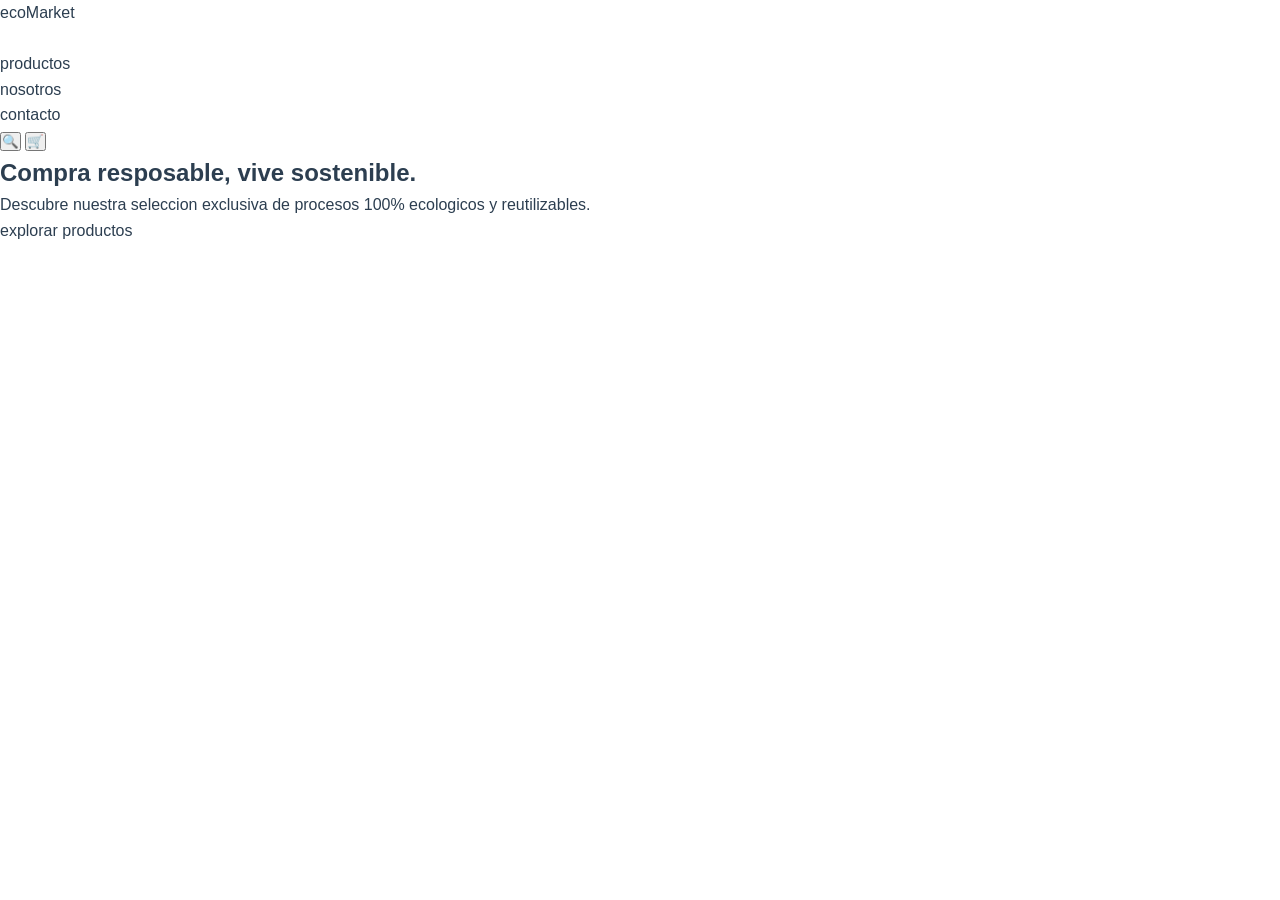
==== index.html @ 20b01b2a "feat(home): add semantic HTML structure for header and hero banner" ====
<!DOCTYPE html>
<html lang="en">
<head>
    <meta charset="UTF-8">
    <meta name="viewport" content="width=device-width, initial-scale=1.0">
    <title>ecoMarket</title>
    <link rel="stylesheet" href="css/animaciones.css">
    <link rel="stylesheet" href="css/components.css">
    <link rel="stylesheet" href="css/layout.css">
    <link rel="stylesheet" href="css/main.css">
    <link rel="stylesheet" href="css/styles.css">
</head>
<body>
    <header class="main-header">
        <div class="header-container">
            <a href="index.html"class="logo"> ecoMarket</a>

            <nav class="main=nav">
                <ul>
                    <li><a href="index.html" class="logo"ecoMarket></a></li>
                    <li><a href="vistas/productos.html">productos</a></li>
                    <li><a href="vistas/sobre-nosotros.html">nosotros</a></li>
                    <li><a href="vistas/contacto.html">contacto</a></li>
                </ul>
            </nav>

            <div class="header-actions">
                <button class="action-btn" aria-label="buscar">🔍</button>
                <button class="action-btn" aria-label="carrito">🛒</button>
            </div>
        </div>
    </header>

    <main>
        <!-- baner principal -->
        <section class="hero-section">
            <div class="hero-content">
                <h1>Compra resposable, vive sostenible.</h1>
                <p>Descubre nuestra seleccion exclusiva de procesos 100% ecologicos y reutilizables.</p>
                <a href="vistas/productos.html" class="btn btn-primary">explorar productos</a>
            </div>
        </section>
    </main>
</body>
</html>
---- css/main.css ----
/* variables con los colores */
:root{
    --color-primary: #2ecc71;
    --color-primary-dark: #27ae60;
    --color-bg-light: #f5f5dc; /* Tono Tierra/Beige */
    --color-text-dark: #2c3e50;
    --color-white: #ffffff;
    --font-main: 'Segoe UI', Tahoma, Geneva, Verdana, sans-serif;
}

/* reset tecnico*/

*{
    margin: 0;
    padding: 0;
    box-sizing: border-box;
}

body{
    font-family: var(--font-main);
    background-color: var(--color-white);
    color: var(--color-text-dark);
    line-height: 1.6;
}

img{
    max-width: 100%;
    display: block;
}

a{
    text-decoration: none;
    color: inherit;
}
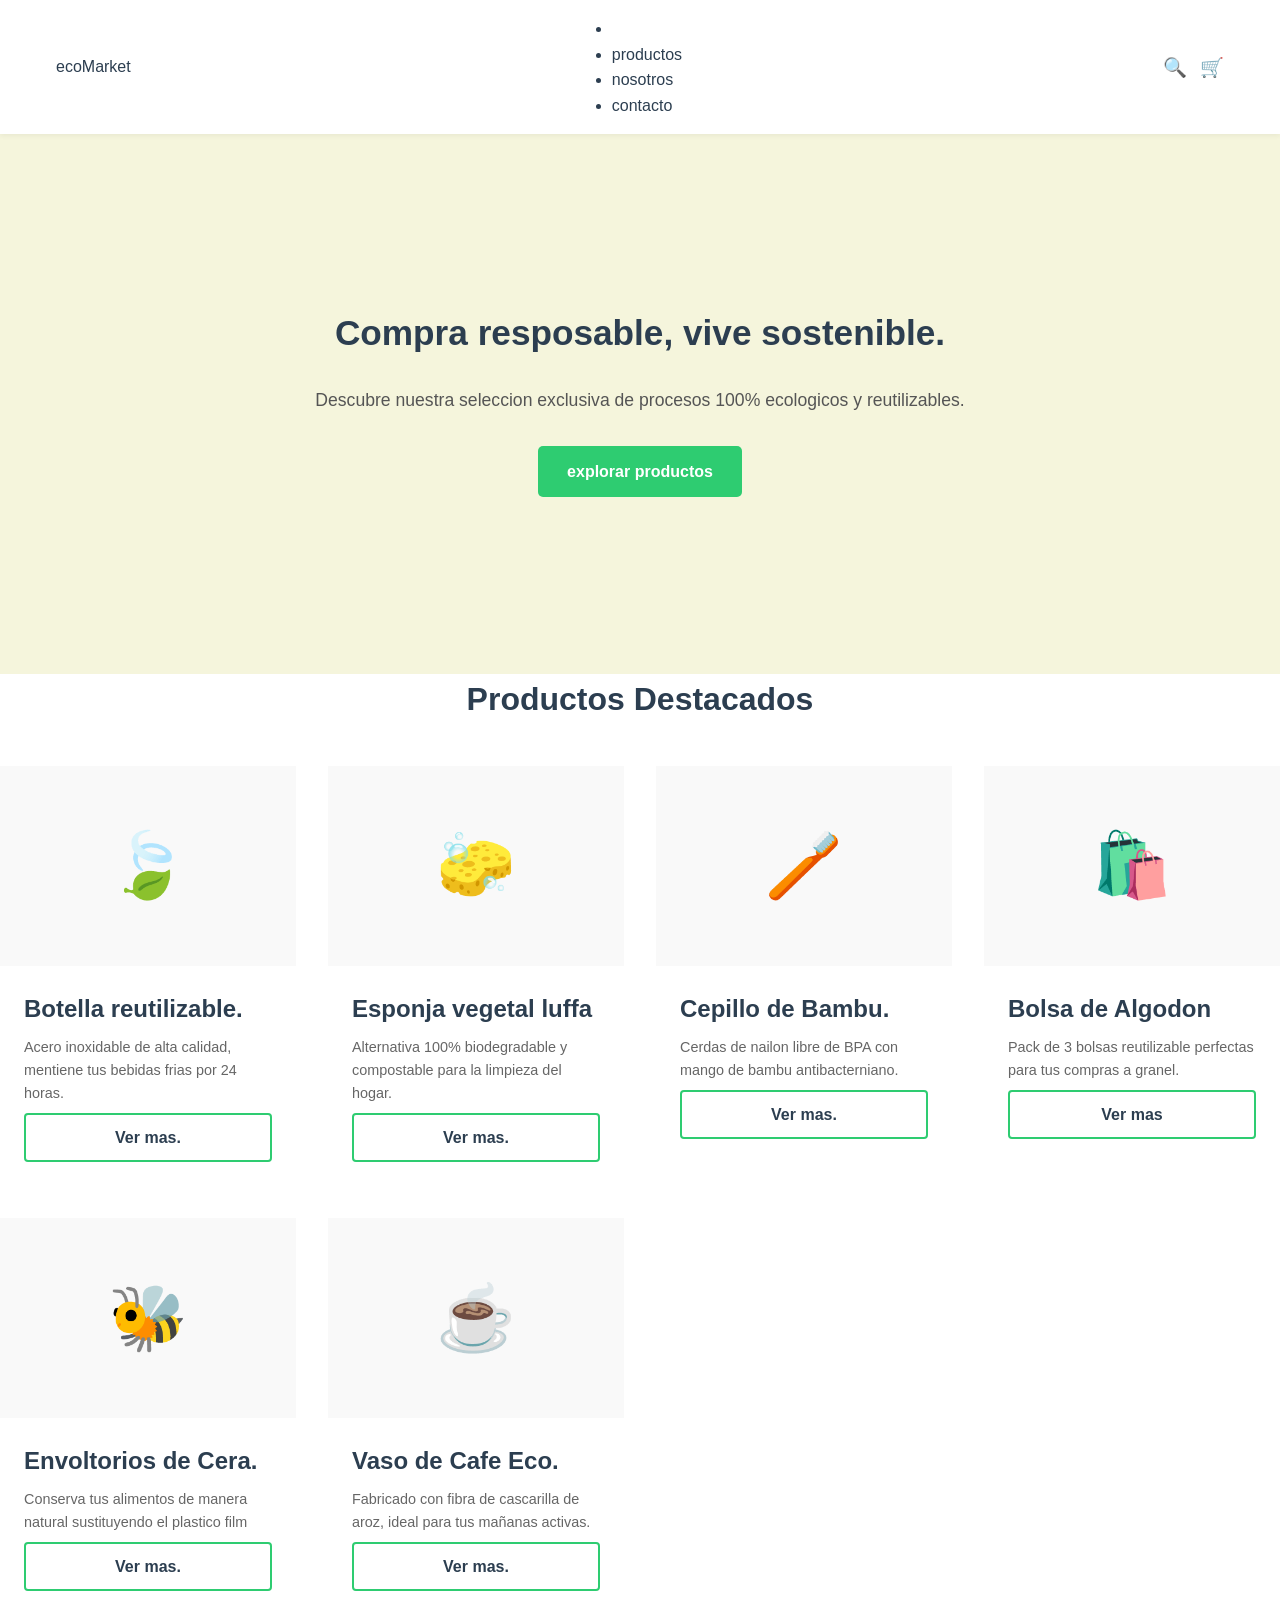
==== commit 49dda4ca: "fear(home): implement responsive featured products grid with hover effects" ====
--- a/index.html
+++ b/index.html
@@ -40,6 +40,67 @@
                 <a href="vistas/productos.html" class="btn btn-primary">explorar productos</a>
             </div>
         </section>
+        <!-- productos  detacados  -->
+        <section class="featured-procucts">
+            <h2 class="section-title">Productos Destacados</h2>
+
+            <div class="products-grid">
+                <!-- tarjeta 1 -->
+                <article class="products-card">
+                    <div class="product-image-placeholder">🍃</div>
+                    <div class="product-info">
+                        <h3>Botella reutilizable.</h3>
+                        <p>Acero inoxidable de alta calidad, mentiene tus bebidas frias por 24 horas.</p>
+                        <a href="vistas/productos.html" class="btn-card">Ver mas.</a>
+                    </div>
+                </article>
+                <!-- tarjeta 2 -->
+                <article class="products-card">
+                    <div class="product-image-placeholder">🧽</div>
+                    <div class="product-info">
+                        <h3>Esponja vegetal luffa</h3>
+                        <p>Alternativa 100% biodegradable y compostable para la limpieza del hogar.</p>
+                        <a href="vistas/productos.html" class="btn-card">Ver mas.</a>
+                    </div>
+                </article>
+                <!-- tarjeta 3 -->
+                <article class="products-card">
+                    <div class="product-image-placeholder">🪥</div>
+                    <div class="product-info">
+                        <h3>Cepillo de Bambu.</h3>
+                        <p>Cerdas de nailon libre de BPA con mango de bambu antibacterniano.</p>
+                        <a href="vistas/productos.html" class="btn-card">Ver mas.</a>
+                    </div>
+                </article>
+                <!-- tarjeta 4 -->
+                <article class="products-card">
+                    <div class="product-image-placeholder">🛍️</div>
+                    <div class="product-info">
+                        <h3>Bolsa de Algodon</h3>
+                        <p>Pack de 3 bolsas reutilizable perfectas para tus compras a granel.</p>
+                        <a href="vistas/productos.html" class="btn-card">Ver mas</a>
+                    </div>
+                </article>
+                <!-- tajeta 5 -->
+                <article class="products-card">
+                    <div class="product-image-placeholder">🐝</div>
+                    <div class="product-info">
+                        <h3>Envoltorios de Cera.</h3>
+                        <p>Conserva tus alimentos de manera natural sustituyendo el plastico film</p>
+                        <a href="vistas/productos.html" class="btn-card">Ver mas.</a>
+                    </div>
+                </article>
+                <!-- tarjeta 6 -->
+                <article class="products-card">
+                    <div class="product-image-placeholder">☕</div>
+                    <div class="product-info">
+                        <h3>Vaso de Cafe Eco.</h3>
+                        <p>Fabricado con fibra de cascarilla de aroz, ideal para tus mañanas activas.</p>
+                        <a href="vistas/productos.html" class="btn-card">Ver mas.</a>
+                    </div>
+                </article>
+            </div>
+        </section>
     </main>
 </body>
 </html>
--- a/css/components.css
+++ b/css/components.css
@@ -0,0 +1,85 @@
+/* botones */
+
+.btn {
+    display: inline-block;
+    padding: 0.8rem 1.8rem;
+    font-size: 1rem;
+    font-weight: 600;
+    border-radius: 5px;
+    transition: background-color 0.3s ease, transform 0.2s ease;
+    cursor: pointer;
+}
+
+.btn-primary{
+    background-color: var(--color-primary);
+    color: var(--color-white);
+}
+
+/* interaccion sugerida */
+.btn-primary:hover{
+    background-color: var(--color-primary-dark);
+    transform: translate(-2px);
+}
+
+/* tarjeta de producto */
+.product-card{
+    background-color:  var(--color-white);
+    border: 1px solid #e0e0e0;
+    border-radius: 8px;
+    overflow: hidden;
+    overflow: hidden;
+    display: flex;
+    flex-direction: column;
+    transition: transform 0.3s ease, box-shadow 0.3 ease;
+}
+
+/*  */
+.product-card:hover{
+    transform: translateY(-8px);
+    box-shadow: 0 10px 20px rgba(0, 0, 0, 0.1);
+}
+
+.product-image-placeholder {
+    background-color: #f9f9f9;
+    height: 200px;
+    display: flex;
+    align-items: center;
+    justify-content: center;
+    font-size: 4rem;
+}
+
+.product-info{
+    padding: 1.5rem;
+    display: flex;
+    flex-direction: column;
+    flex-grow: 1;
+}
+
+.product-info h3{
+    font-size: 1.5rem;
+    margin-bottom: 0.5rem;
+    color: var(--color-text-dark);
+}
+
+.product-info p{
+    font-size: 0.9rem;
+    color: #666;
+    margin-bottom: 0.5rem;
+    flex-grow: 1;
+}
+
+.btn-card{
+    display: block;
+    text-align: center;
+    padding: 0.6rem;
+    background-color: transparent;
+    border: 2px solid var(--color-primary);
+    font-weight: bold;
+    border-radius: 4px;
+    transition: background-color 0.2s ease, color 0.2s ease;
+}
+
+.btn-card:hover{
+    background-color: var(--color-primary);
+    color: var(--color-white);
+}
--- a/css/layout.css
+++ b/css/layout.css
@@ -0,0 +1,87 @@
+/* encabezado */
+.main-header{
+    background-color: var(--color-white);
+    box-shadow: 0 2px 5px rgba(0, 0, 0, 0.05);
+    position: sticky;
+    top: 0;
+    z-index: 1000;
+}
+
+.header-container{
+    display: flex;
+    justify-content: space-between;
+    align-items: center;
+    padding: 1rem;
+    max-width: 1200px;
+    margin: 0 auto;
+}
+
+/* navegacion oculta o en bloque */
+.main-nav ul{
+    display: flex;
+    gap: 1rem;
+    list-style: none;
+}
+
+.main-nav a.active{
+    color: var(--color-primary);
+    font-weight: bold;
+}
+
+.header-actions{
+    display: flex;
+    gap: 0.8rem;
+}
+
+.action-btn {
+    background: none;
+    border: none;
+    font-size: 1.2rem;
+    cursor: pointer;
+}
+
+/* baner principal */
+
+.hero-section {
+    background-color: var(--color-bg-light);
+    padding: 4rem 1.5rem;
+    text-align: center;
+    display: flex;
+    align-items: center;
+    justify-content: center;
+    min-height: 60vh;
+}
+
+.hero-content h1{
+    font-size: 2.2rem;
+    color: var(--color-text-dark);
+    line-height: 1.2;
+    margin-bottom: 2rem;
+}
+
+.hero-content p {
+    font-size: 1.1rem;
+    margin-bottom: 2rem;
+    color: #555;
+}
+
+/* cuadricula de productos */
+.featured-procts{
+    max-width: 1200px;
+    margin: 4rem;
+    padding: 0 1.5rem;
+}
+
+.section-title{
+    text-align: center;
+    font-size: 2rem;
+    margin-bottom: 2.5rem;
+    color: var(--color-text-dark);
+}
+
+.products-grid{
+    display: grid;
+    grid-template-columns: repeat(auto-fit, minmax(280px, 1fr));
+    gap: 2rem;
+}
+
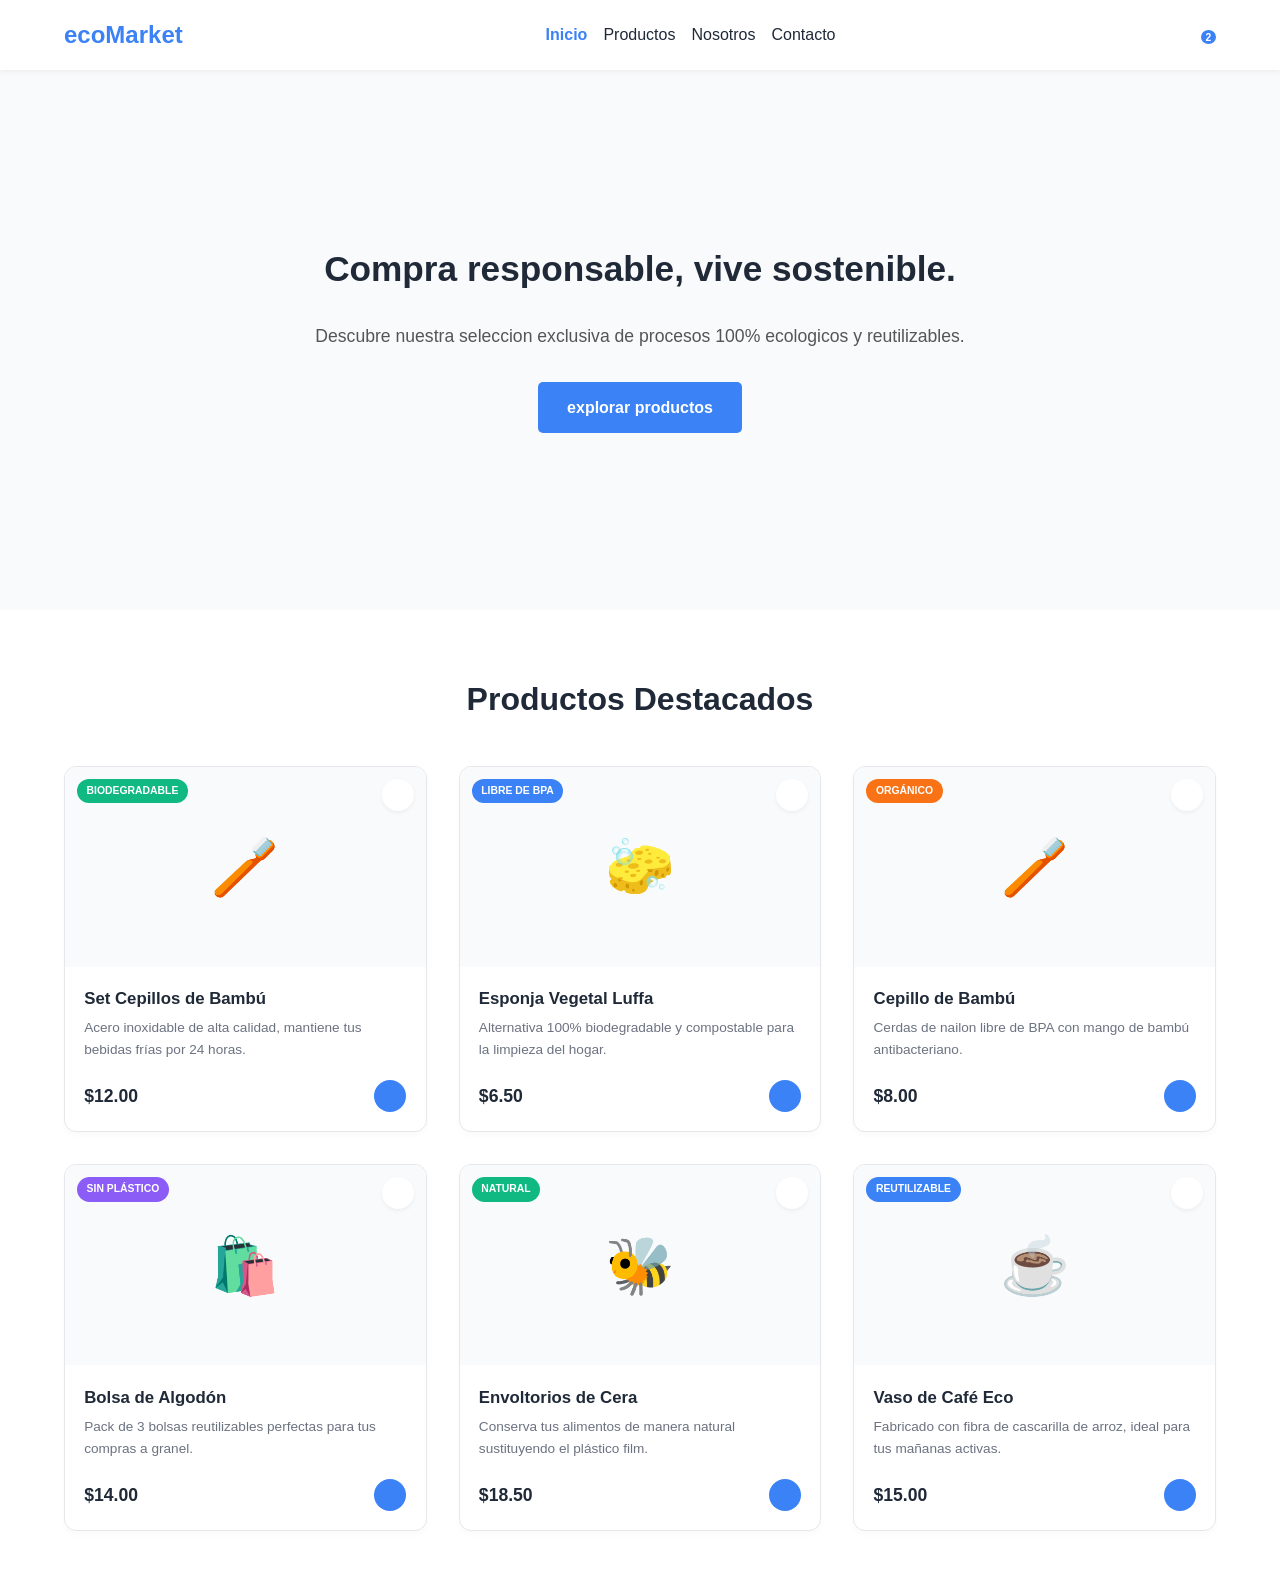
==== commit 7ba6b84e: "chore: consolidate all local css architecture and index layouts into main" ====
--- a/index.html
+++ b/index.html
@@ -1,9 +1,11 @@
 <!DOCTYPE html>
-<html lang="en">
+<html lang="es">
 <head>
     <meta charset="UTF-8">
     <meta name="viewport" content="width=device-width, initial-scale=1.0">
     <title>ecoMarket</title>
+    <!-- libreria de iconos vectoriales para cumplir con el drive -->
+    <link rel="stylesheet" href="https://cloudflare.com">
     <link rel="stylesheet" href="css/animaciones.css">
     <link rel="stylesheet" href="css/components.css">
     <link rel="stylesheet" href="css/layout.css">
@@ -13,20 +15,26 @@
 <body>
     <header class="main-header">
         <div class="header-container">
-            <a href="index.html"class="logo"> ecoMarket</a>
+            <a href="index.html" class="logo">
+                <i class="fa-solid fa-leaf logo-icon"></i> ecoMarket
+            </a>
 
-            <nav class="main=nav">
+            <nav class="main-nav">
                 <ul>
-                    <li><a href="index.html" class="logo"ecoMarket></a></li>
-                    <li><a href="vistas/productos.html">productos</a></li>
-                    <li><a href="vistas/sobre-nosotros.html">nosotros</a></li>
-                    <li><a href="vistas/contacto.html">contacto</a></li>
+                    <li><a href="index.html" class="active">Inicio</a></li>
+                    <li><a href="vistas/productos.html">Productos</a></li>
+                    <li><a href="vistas/sobre-nosotros.html">Nosotros</a></li>
+                    <li><a href="vistas/contacto.html">Contacto</a></li>
                 </ul>
             </nav>
 
             <div class="header-actions">
-                <button class="action-btn" aria-label="buscar">🔍</button>
-                <button class="action-btn" aria-label="carrito">🛒</button>
+                <button class="action-btn" aria-label="buscar"><i class="fa-solid fa-magnifying-glass"></i></button>
+                <button class="action-btn cart-btn" aria-label="carrito">
+                    <i class="fa-solid fa-bag-shopping"></i>
+                    <span class="cart-badge">2</span>
+                </button>
+                <button class="action-btn" aria-label="modo oscuro"><i class="fa-regular fa-moon"></i></button>
             </div>
         </div>
     </header>
@@ -35,72 +43,144 @@
         <!-- baner principal -->
         <section class="hero-section">
             <div class="hero-content">
-                <h1>Compra resposable, vive sostenible.</h1>
+                <h1>Compra responsable, vive sostenible.</h1>
                 <p>Descubre nuestra seleccion exclusiva de procesos 100% ecologicos y reutilizables.</p>
                 <a href="vistas/productos.html" class="btn btn-primary">explorar productos</a>
             </div>
         </section>
-        <!-- productos  detacados  -->
-        <section class="featured-procucts">
+
+        <!-- productos detacados -->
+        <section class="featured-products">
             <h2 class="section-title">Productos Destacados</h2>
 
             <div class="products-grid">
                 <!-- tarjeta 1 -->
-                <article class="products-card">
-                    <div class="product-image-placeholder">🍃</div>
-                    <div class="product-info">
-                        <h3>Botella reutilizable.</h3>
-                        <p>Acero inoxidable de alta calidad, mentiene tus bebidas frias por 24 horas.</p>
-                        <a href="vistas/productos.html" class="btn-card">Ver mas.</a>
+                <article class="product-item-ref">
+                    <div class="thumb-wrapper">
+                        <span class="tag-badge bg-green">BIODEGRADABLE</span>
+                        <label class="fav-heart-toggle">
+                            <input type="checkbox" class="fav-input">
+                            <i class="fa-regular fa-heart heart-empty"></i>
+                            <i class="fa-solid fa-heart heart-filled"></i>
+                        </label>
+                        <div class="img-placeholder-content">🪥</div>
+                    </div>
+                    <div class="details-wrapper">
+                        <h3>Set Cepillos de Bambú</h3>
+                        <p class="desc">Acero inoxidable de alta calidad, mantiene tus bebidas frías por 24 horas.</p>
+                        <div class="price-and-action">
+                            <span class="card-price">$12.00</span>
+                            <button class="add-to-cart-btn"><i class="fa-solid fa-plus"></i></button>
+                        </div>
                     </div>
                 </article>
+
                 <!-- tarjeta 2 -->
-                <article class="products-card">
-                    <div class="product-image-placeholder">🧽</div>
-                    <div class="product-info">
-                        <h3>Esponja vegetal luffa</h3>
-                        <p>Alternativa 100% biodegradable y compostable para la limpieza del hogar.</p>
-                        <a href="vistas/productos.html" class="btn-card">Ver mas.</a>
+                <article class="product-item-ref">
+                    <div class="thumb-wrapper">
+                        <span class="tag-badge bg-blue">LIBRE DE BPA</span>
+                        <label class="fav-heart-toggle">
+                            <input type="checkbox" class="fav-input">
+                            <i class="fa-regular fa-heart heart-empty"></i>
+                            <i class="fa-solid fa-heart heart-filled"></i>
+                        </label>
+                        <div class="img-placeholder-content">🧽</div>
+                    </div>
+                    <div class="details-wrapper">
+                        <h3>Esponja Vegetal Luffa</h3>
+                        <p class="desc">Alternativa 100% biodegradable y compostable para la limpieza del hogar.</p>
+                        <div class="price-and-action">
+                            <span class="card-price">$6.50</span>
+                            <button class="add-to-cart-btn"><i class="fa-solid fa-plus"></i></button>
+                        </div>
                     </div>
                 </article>
+
                 <!-- tarjeta 3 -->
-                <article class="products-card">
-                    <div class="product-image-placeholder">🪥</div>
-                    <div class="product-info">
-                        <h3>Cepillo de Bambu.</h3>
-                        <p>Cerdas de nailon libre de BPA con mango de bambu antibacterniano.</p>
-                        <a href="vistas/productos.html" class="btn-card">Ver mas.</a>
+                <article class="product-item-ref">
+                    <div class="thumb-wrapper">
+                        <span class="tag-badge bg-orange">ORGÁNICO</span>
+                        <label class="fav-heart-toggle">
+                            <input type="checkbox" class="fav-input">
+                            <i class="fa-regular fa-heart heart-empty"></i>
+                            <i class="fa-solid fa-heart heart-filled"></i>
+                        </label>
+                        <div class="img-placeholder-content">🪥</div>
+                    </div>
+                    <div class="details-wrapper">
+                        <h3>Cepillo de Bambú</h3>
+                        <p class="desc">Cerdas de nailon libre de BPA con mango de bambú antibacteriano.</p>
+                        <div class="price-and-action">
+                            <span class="card-price">$8.00</span>
+                            <button class="add-to-cart-btn"><i class="fa-solid fa-plus"></i></button>
+                        </div>
                     </div>
                 </article>
+
                 <!-- tarjeta 4 -->
-                <article class="products-card">
-                    <div class="product-image-placeholder">🛍️</div>
-                    <div class="product-info">
-                        <h3>Bolsa de Algodon</h3>
-                        <p>Pack de 3 bolsas reutilizable perfectas para tus compras a granel.</p>
-                        <a href="vistas/productos.html" class="btn-card">Ver mas</a>
+                <article class="product-item-ref">
+                    <div class="thumb-wrapper">
+                        <span class="tag-badge bg-purple">SIN PLÁSTICO</span>
+                        <label class="fav-heart-toggle">
+                            <input type="checkbox" class="fav-input">
+                            <i class="fa-regular fa-heart heart-empty"></i>
+                            <i class="fa-solid fa-heart heart-filled"></i>
+                        </label>
+                        <div class="img-placeholder-content">🛍️</div>
+                    </div>
+                    <div class="details-wrapper">
+                        <h3>Bolsa de Algodón</h3>
+                        <p class="desc">Pack de 3 bolsas reutilizables perfectas para tus compras a granel.</p>
+                        <div class="price-and-action">
+                            <span class="card-price">$14.00</span>
+                            <button class="add-to-cart-btn"><i class="fa-solid fa-plus"></i></button>
+                        </div>
                     </div>
                 </article>
+
                 <!-- tajeta 5 -->
-                <article class="products-card">
-                    <div class="product-image-placeholder">🐝</div>
-                    <div class="product-info">
-                        <h3>Envoltorios de Cera.</h3>
-                        <p>Conserva tus alimentos de manera natural sustituyendo el plastico film</p>
-                        <a href="vistas/productos.html" class="btn-card">Ver mas.</a>
+                <article class="product-item-ref">
+                    <div class="thumb-wrapper">
+                        <span class="tag-badge bg-green">NATURAL</span>
+                        <label class="fav-heart-toggle">
+                            <input type="checkbox" class="fav-input">
+                            <i class="fa-regular fa-heart heart-empty"></i>
+                            <i class="fa-solid fa-heart heart-filled"></i>
+                        </label>
+                        <div class="img-placeholder-content">🐝</div>
+                    </div>
+                    <div class="details-wrapper">
+                        <h3>Envoltorios de Cera</h3>
+                        <p class="desc">Conserva tus alimentos de manera natural sustituyendo el plástico film.</p>
+                        <div class="price-and-action">
+                            <span class="card-price">$18.50</span>
+                            <button class="add-to-cart-btn"><i class="fa-solid fa-plus"></i></button>
+                        </div>
                     </div>
                 </article>
+
                 <!-- tarjeta 6 -->
-                <article class="products-card">
-                    <div class="product-image-placeholder">☕</div>
-                    <div class="product-info">
-                        <h3>Vaso de Cafe Eco.</h3>
-                        <p>Fabricado con fibra de cascarilla de aroz, ideal para tus mañanas activas.</p>
-                        <a href="vistas/productos.html" class="btn-card">Ver mas.</a>
+                <article class="product-item-ref">
+                    <div class="thumb-wrapper">
+                        <span class="tag-badge bg-blue">REUTILIZABLE</span>
+                        <label class="fav-heart-toggle">
+                            <input type="checkbox" class="fav-input">
+                            <i class="fa-regular fa-heart heart-empty"></i>
+                            <i class="fa-solid fa-heart heart-filled"></i>
+                        </label>
+                        <div class="img-placeholder-content">☕</div>
+                    </div>
+                    <div class="details-wrapper">
+                        <h3>Vaso de Café Eco</h3>
+                        <p class="desc">Fabricado con fibra de cascarilla de arroz, ideal para tus mañanas activas.</p>
+                        <div class="price-and-action">
+                            <span class="card-price">$15.00</span>
+                            <button class="add-to-cart-btn"><i class="fa-solid fa-plus"></i></button>
+                        </div>
                     </div>
                 </article>
             </div>
         </section>
     </main>
 </body>
-</html>+</html>
--- a/css/animaciones.css
+++ b/css/animaciones.css
@@ -0,0 +1,59 @@
+/* animaciones y transiciones de la plataforma */
+
+/* efecto de levantamiento suave para las tarjetas de producto */
+.product-item-ref {
+    transition: transform 0.4s cubic-bezier(0.165, 0.84, 0.44, 1), box-shadow 0.4s ease;
+}
+
+.product-item-ref:hover {
+    transform: translateY(-8px);
+    box-shadow: 0 12px 24px rgba(59, 130, 246, 0.15); /* sombra sutil con el azul de la marca */
+}
+
+/* animacion elastica al pasar el mouse por los testimonios */
+.testimonial-card {
+    transition: transform 0.4s cubic-bezier(0.175, 0.885, 0.32, 1.275), box-shadow 0.4s ease, background-color 0.3s;
+}
+
+.testimonial-card:hover {
+    transform: scale(1.05);
+    box-shadow: 0 10px 20px rgba(0, 0, 0, 0.08);
+    background-color: #fbfbfb;
+}
+
+/* animacion de escala fluida para los iconos de redes sociales */
+.social-link {
+    transition: transform 0.3s cubic-bezier(0.175, 0.885, 0.32, 1.275), background-color 0.3s ease, color 0.3s ease;
+}
+
+.social-link:hover {
+    transform: scale(1.25); /* crece un 25% de forma elastica */
+}
+
+/* efecto de escala para el boton de añadir al carrito */
+.add-to-cart-btn {
+    transition: transform 0.2s ease, background-color 0.2s ease;
+}
+
+.add-to-cart-btn:hover {
+    transform: scale(1.15);
+}
+
+/* efecto hover para los botones principales */
+.btn-primary {
+    transition: background-color 0.3s ease, transform 0.2s ease;
+}
+
+.btn-primary:hover {
+    transform: translateY(-2px);
+}
+
+/* animacion de transicion para los enlaces del menu superior */
+.main-nav a {
+    transition: color 0.3s ease, transform 0.2s ease;
+    display: inline-block; /* necesario para que el transform funcione */
+}
+
+.main-nav a:hover {
+    transform: translateY(-1px);
+}
--- a/css/components.css
+++ b/css/components.css
@@ -18,7 +18,24 @@
 /* interaccion sugerida */
 .btn-primary:hover{
     background-color: var(--color-primary-dark);
-    transform: translate(-2px);
+    transform: translateY(-2px);
+}
+
+/* badge del carrito */
+.cart-btn {
+    position: relative;
+}
+
+.cart-badge {
+    position: absolute;
+    top: -5px;
+    right: -5px;
+    background-color: var(--color-primary);
+    color: var(--color-white);
+    font-size: 0.65rem;
+    padding: 0.1rem 0.3rem;
+    border-radius: 50%;
+    font-weight: bold;
 }
 
 /* tarjeta de producto */
@@ -27,10 +44,9 @@
     border: 1px solid #e0e0e0;
     border-radius: 8px;
     overflow: hidden;
-    overflow: hidden;
-    display: flex;
-    flex-direction: column;
-    transition: transform 0.3s ease, box-shadow 0.3 ease;
+    display: flex;
+    flex-direction: column;
+    transition: transform 0.3s ease, box-shadow 0.3s ease;
 }
 
 /*  */
@@ -82,4 +98,408 @@
 .btn-card:hover{
     background-color: var(--color-primary);
     color: var(--color-white);
+}
+
+/* tarjetas del catalogo unificadas al drive */
+.product-item-ref {
+    background: var(--color-white);
+    border-radius: 12px;
+    overflow: hidden;
+    box-shadow: 0 4px 6px rgba(0,0,0,0.02);
+    border: 1px solid #e5e7eb;
+    display: flex;
+    flex-direction: column;
+}
+
+.thumb-wrapper {
+    position: relative;
+    background-color: var(--color-bg-light);
+    height: 200px;
+    display: flex;
+    align-items: center;
+    justify-content: center;
+}
+
+.img-placeholder-content {
+    font-size: 3.5rem;
+}
+
+/* etiquetas flotantes */
+.tag-badge {
+    position: absolute;
+    top: 12px;
+    left: 12px;
+    font-size: 0.65rem;
+    font-weight: bold;
+    color: var(--color-white);
+    padding: 0.25rem 0.6rem;
+    border-radius: 20px;
+}
+
+.bg-green { background-color: #10b981; }
+.bg-blue { background-color: #3b82f6; }
+.bg-orange { background-color: #f97316; }
+.bg-purple { background-color: #8b5cf6; }
+
+/* corazon de favoritos interactivo sin js */
+.fav-heart-toggle {
+    position: absolute;
+    top: 12px;
+    right: 12px;
+    background: var(--color-white);
+    width: 32px;
+    height: 32px;
+    border-radius: 50%;
+    display: flex;
+    align-items: center;
+    justify-content: center;
+    cursor: pointer;
+    box-shadow: 0 2px 4px rgba(0,0,0,0.05);
+}
+
+.fav-input {
+    display: none;
+}
+
+.fav-heart-toggle .heart-filled {
+    display: none;
+    color: #ef4444;
+}
+
+.fav-heart-toggle .heart-empty {
+    color: #9ca3af;
+}
+
+.fav-input:checked ~ .heart-empty {
+    display: none;
+}
+
+.fav-input:checked ~ .heart-filled {
+    display: block;
+}
+
+/* contenido de la tarjeta */
+.details-wrapper {
+    padding: 1.2rem;
+    display: flex;
+    flex-direction: column;
+    flex-grow: 1;
+}
+
+.details-wrapper h3 {
+    font-size: 1.05rem;
+    color: var(--color-text-dark);
+    margin-bottom: 0.3rem;
+}
+
+.details-wrapper .desc {
+    font-size: 0.85rem;
+    color: #6b7280;
+    margin-bottom: 1.2rem;
+}
+
+.price-and-action {
+    display: flex;
+    justify-content: space-between;
+    align-items: center;
+    margin-top: auto;
+}
+
+.card-price {
+    font-weight: bold;
+    font-size: 1.1rem;
+    color: var(--color-text-dark);
+}
+
+/* boton mas circular */
+.add-to-cart-btn {
+    background-color: var(--color-primary);
+    color: var(--color-white);
+    border: none;
+    width: 32px;
+    height: 32px;
+    border-radius: 50%;
+    display: flex;
+    align-items: center;
+    justify-content: center;
+    cursor: pointer;
+    transition: background 0.2s;
+}
+
+.add-to-cart-btn:hover {
+    background-color: var(--color-primary-dark);
+}
+
+/* controles personalizados de filtros */
+.radio-container {
+    display: flex;
+    align-items: center;
+    position: relative;
+    padding-left: 2rem;
+    margin-bottom: 0.8rem;
+    cursor: pointer;
+    font-size: 0.95rem;
+    user-select: none;
+}
+
+.radio-container input {
+    position: absolute;
+    opacity: 0;
+    cursor: pointer;
+}
+
+.radio-checkmark {
+    position: absolute;
+    top: 0;
+    left: 0;
+    height: 18px;
+    width: 18px;
+    background-color: #fff;
+    border: 1px solid #ccc;
+    border-radius: 50%;
+}
+
+.radio-container input:checked ~ .radio-checkmark {
+    background-color: var(--color-primary);
+    border-color: var(--color-primary);
+}
+
+.radio-checkmark:after {
+    content: "\f00c";
+    font-family: "Font Awesome 6 Free";
+    font-weight: 900;
+    position: absolute;
+    display: none;
+    font-size: 0.6rem;
+    color: white;
+    top: 50%;
+    left: 50%;
+    transform: translate(-50%, -50%);
+}
+
+.radio-container input:checked ~ .radio-checkmark:after {
+    display: block;
+}
+
+.price-slider {
+    width: 100%;
+    margin: 1rem 0;
+}
+
+.price-inputs-bottom {
+    display: flex;
+    justify-content: space-between;
+}
+
+.price-box {
+    border: 1px solid #e5e7eb;
+    padding: 0.3rem 0.8rem;
+    border-radius: 4px;
+    font-size: 0.85rem;
+    background: #f9fafb;
+}
+
+.pagination {
+    display: flex;
+    justify-content: center;
+    align-items: center;
+    gap: 0.5rem;
+}
+
+.page-link, .page-btn {
+    padding: 0.5rem 1rem;
+    border: 1px solid #ddd;
+    border-radius: 4px;
+    font-size: 0.9rem;
+}
+
+.page-link.active {
+    background-color: var(--color-primary);
+    color: var(--color-white);
+    border-color: var(--color-primary);
+}
+
+.page-link:hover:not(.active), .page-btn:hover {
+    background-color: #f5f5f5;
+}
+
+/* componentes de sobre nosotros */
+
+/* tarjetas de principios */
+.principle-card {
+    background: #fafafa;
+    padding: 2rem;
+    border-radius: 8px;
+    text-align: center;
+    border-bottom: 3px solid transparent;
+    transition: transform 0.3s, border-color 0.3s;
+}
+
+.principle-card:hover {
+    transform: translateY(-5px);
+    border-color: var(--color-primary);
+}
+
+.principle-icon {
+    font-size: 2.5rem;
+    display: block;
+    margin-bottom: 1rem;
+}
+
+/* tarjetas de testimonios */
+.testimonial-card {
+    background: var(--color-white);
+    border: 1px solid #e0e0e0;
+    padding: 2rem;
+    border-radius: 8px;
+    min-width: 280px; 
+    flex: 1 0 300px; 
+    scroll-snap-align: center; 
+    text-align: center;
+    box-shadow: 0 4px 6px rgba(0,0,0,0.02);
+    transition: transform 0.3s cubic-bezier(0.175, 0.885, 0.32, 1.275), box-shadow 0.3s; 
+}
+
+/* efecto visual al pasar el mouse por los testimonios */
+.testimonial-card:hover {
+    transform: scale(1.04);
+    box-shadow: 0 10px 20px rgba(0,0,0,0.08);
+    background-color: #fefefe;
+}
+
+.user-avatar {
+    font-size: 2.5rem;
+    margin-bottom: 1rem;
+}
+
+.comment {
+    font-style: italic;
+    color: #666;
+    font-size: 0.95rem;
+    margin-bottom: 1rem;
+}
+
+.stars {
+    margin-bottom: 0.5rem;
+}
+
+.user-name {
+    display: block;
+    font-weight: bold;
+    font-size: 0.85rem;
+    color: var(--color-primary-dark);
+}
+
+/* componentes de la pagina de contacto */
+
+.smart-form {
+    display: flex;
+    flex-direction: column;
+    gap: 1.5rem;
+}
+
+.input-group {
+    display: flex;
+    flex-direction: column;
+    gap: 0.5rem;
+    position: relative;
+}
+
+.input-group label {
+    font-size: 0.9rem;
+    font-weight: 600;
+    color: var(--color-text-dark);
+}
+
+.input-group input, .input-group textarea {
+    width: 100%;
+    padding: 0.8rem 1rem;
+    border: 2px solid #e5e7eb;
+    border-radius: 6px;
+    outline: none;
+    font-size: 0.95rem;
+    transition: border-color 0.3s ease;
+}
+
+/* validacion visual automatica 100% css puro sin js */
+.input-group input:user-invalid, .input-group textarea:user-invalid {
+    border-color: #ef4444; 
+    background-color: #fef2f2;
+}
+
+/* mostrar mensaje sutil solo si el campo es invalido */
+.input-group input:user-invalid ~ .validation-message, 
+.input-group textarea:user-invalid ~ .validation-message {
+    display: block;
+    color: #ef4444;
+    font-size: 0.8rem;
+    margin-top: 0.2rem;
+}
+
+.validation-message {
+    display: none;
+}
+
+/* cuando el campo cumple con los requisitos y esta validado */
+.input-group input:user-valid, .input-group textarea:user-valid {
+    border-color: #10b981; 
+    background-color: #f0fdf4;
+}
+
+.btn-submit {
+    background-color: var(--color-primary);
+    color: white;
+    border: none;
+    padding: 0.9rem;
+    border-radius: 6px;
+    font-weight: bold;
+    cursor: pointer;
+    font-size: 1rem;
+    transition: background-color 0.2s;
+}
+
+.btn-submit:hover {
+    background-color: var(--color-primary-dark);
+}
+
+/* mapa estatico estilizado */
+.static-map-placeholder {
+    background-color: #f3f4f6;
+    height: 200px;
+    border-radius: 8px;
+    display: flex;
+    flex-direction: column;
+    align-items: center;
+    justify-content: center;
+    gap: 1rem;
+    color: #9ca3af;
+    border: 1px solid #e5e7eb;
+    margin: 1.5rem 0;
+}
+
+.map-icon-bg {
+    font-size: 3rem;
+}
+
+/* redes sociales */
+.social-channels h3 {
+    font-size: 1.1rem;
+    margin-bottom: 1rem;
+}
+
+.social-icons-grid {
+    display: flex;
+    gap: 1rem;
+}
+
+.social-link {
+    background-color: #f3f4f6;
+    color: var(--color-text-dark);
+    width: 40px;
+    height: 40px;
+    border-radius: 50%;
+    display: flex;
+    align-items: center;
+    justify-content: center;
+    font-size: 1.1rem;
 }
--- a/css/layout.css
+++ b/css/layout.css
@@ -16,6 +16,19 @@
     margin: 0 auto;
 }
 
+.logo {
+    display: flex;
+    align-items: center;
+    gap: 0.5rem;
+    font-size: 1.5rem;
+    font-weight: bold;
+    color: var(--color-primary);
+}
+
+.logo-icon {
+    font-size: 1.3rem;
+}
+
 /* navegacion oculta o en bloque */
 .main-nav ul{
     display: flex;
@@ -66,9 +79,9 @@
 }
 
 /* cuadricula de productos */
-.featured-procts{
+.featured-products{
     max-width: 1200px;
-    margin: 4rem;
+    margin: 4rem auto;
     padding: 0 1.5rem;
 }
 
@@ -85,3 +98,252 @@
     gap: 2rem;
 }
 
+/* --- DISEÑO DE PAGINA DEL CATALOGO --- */
+.max-width-container {
+    max-width: 1200px;
+    margin: 2rem auto;
+    padding: 0 1.5rem;
+}
+
+/* separa la barra lateral */
+.catalog-layout {
+    display: flex;
+    flex-direction: column;
+    gap: 2rem;
+}
+
+/* Barra Lateral (Se queda fija) */
+.filters-sidebar {
+    background-color: #fafafa;
+    padding: 1.5rem;
+    border-radius: 6px;
+    border: 1px solid #eaeaea;
+    height: fit-content;
+}
+
+.filter-group {
+    margin-top: 1.5rem;
+}
+
+.filter-group label {
+    display: block;
+    margin: 0.5rem 0;
+    cursor: pointer;
+    font-size: 0.95rem;
+}
+
+/* barra de busqueda superior estilo drive */
+.catalog-top-bar {
+    display: flex;
+    justify-content: space-between;
+    align-items: center;
+    margin-bottom: 2rem;
+}
+
+.title-meta h2 {
+    font-size: 1.8rem;
+    color: var(--color-text-dark);
+}
+
+.title-meta p {
+    font-size: 0.9rem;
+    color: #6b7280;
+}
+
+.search-and-filter {
+    display: flex;
+    gap: 1rem;
+    align-items: center;
+}
+
+.search-wrapper {
+    position: relative;
+}
+
+.search-wrapper input {
+    padding: 0.6rem 1rem 0.6rem 2.5rem;
+    border: 1px solid #e5e7eb;
+    border-radius: 20px;
+    outline: none;
+    width: 240px;
+    font-size: 0.9rem;
+}
+
+.search-icon-inside {
+    position: absolute;
+    left: 12px;
+    top: 50%;
+    transform: translateY(-50%);
+    color: #9ca3af;
+}
+
+.filter-toggle-btn {
+    background: white;
+    border: 1px solid #e5e7eb;
+    padding: 0.6rem;
+    border-radius: 50%;
+    cursor: pointer;
+    color: #4b5563;
+}
+
+.filter-section {
+    margin-bottom: 2rem;
+}
+
+.filter-section.divider {
+    border-top: 1px solid #f3f4f6;
+    padding-top: 1.5rem;
+}
+
+.catalog-main {
+    flex-grow: 1;
+}
+
+/* Buscador */
+.search-bar-container {
+    margin-bottom: 2rem;
+}
+
+.search-input {
+    width: 100%;
+    padding: 0.8rem 1.2rem;
+    border: 1px solid #ccc;
+    border-radius: 25px;
+    outline: none;
+    font-size: 1rem;
+    transition: border-color 0.3s;
+}
+
+.search-input:focus {
+    border-color: var(--color-primary);
+}
+
+.catalog-grid {
+    display: grid;
+    grid-template-columns: 1fr; 
+    gap: 1.5rem;
+    margin-bottom: 3rem;
+}
+
+/*para Tablet y Escritorio*/
+@media (min-width: 600px) {
+    .catalog-grid {
+        grid-template-columns: repeat(2, 1fr); 
+    }
+}
+
+@media (min-width: 900px) {
+    .catalog-layout {
+        flex-direction: row; 
+    }
+    .filters-sidebar {
+        width: 250px;
+        position: sticky;
+        top: 90px;
+    }
+    .catalog-grid {
+        grid-template-columns: repeat(4, 1fr);
+    }
+}
+
+/*VISTA SOBRE NOSOTROS*/
+
+/* Estructura de Historia */
+.about-history {
+    display: flex;
+    flex-direction: column;
+    gap: 2rem;
+    align-items: center;
+    margin: 4rem 0;
+}
+
+.history-text {
+    flex: 1;
+}
+
+.history-text h2 {
+    font-size: 2.2rem;
+    color: var(--color-text-dark);
+    margin-bottom: 1.5rem;
+}
+
+.history-text p {
+    margin-bottom: 1rem;
+    color: #555;
+}
+
+.history-image-placeholder {
+    flex: 1;
+    background-color: var(--color-bg-light);
+    width: 100%;
+    min-height: 250px;
+    display: flex;
+    align-items: center;
+    justify-content: center;
+    font-size: 6rem;
+    border-radius: 8px;
+}
+
+/* Distribución de Principios */
+.principles-container {
+    display: flex;
+    flex-direction: column;
+    gap: 2rem;
+    margin-bottom: 5rem;
+}
+
+/* Desplazamiento horizontal fluido*/
+.testimonial-carousel {
+    display: flex;
+    gap: 1.5rem;
+    overflow-x: auto;
+    scroll-snap-type: x mandatory;
+    padding: 1rem 0;
+    scrollbar-width: thin; 
+}
+
+/* Adaptación a pantallas */
+@media (min-width: 768px) {
+    .about-history {
+        flex-direction: row; 
+    }
+    .principles-container {
+        flex-direction: row;
+    }
+}
+
+/* PÁGINA DE CONTACTO */
+.contact-layout {
+    display: flex;
+    flex-direction: column;
+    gap: 3rem;
+    margin-top: 3rem;
+    margin-bottom: 5rem;
+}
+
+.contact-form-container, .contact-info-container {
+    width: 100%;
+}
+
+.contact-form-container h2 {
+    font-size: 2rem;
+    margin-bottom: 0.5rem;
+    color: var(--color-text-dark);
+}
+
+.contact-form-container p {
+    color: #6b7280;
+    margin-bottom: 2rem;
+}
+
+@media (min-width: 768px) {
+    .contact-layout {
+        flex-direction: row; 
+    }
+    .contact-form-container {
+        flex: 1.3;
+    }
+    .contact-info-container {
+        flex: 1;
+    }
+}
--- a/css/main.css
+++ b/css/main.css
@@ -1,9 +1,9 @@
 /* variables con los colores */
-:root{
-    --color-primary: #2ecc71;
-    --color-primary-dark: #27ae60;
-    --color-bg-light: #f5f5dc; /* Tono Tierra/Beige */
-    --color-text-dark: #2c3e50;
+:root {
+    --color-primary: #3b82f6;       
+    --color-primary-dark: #1d4ed8;  
+    --color-bg-light: #f8fafc;      
+    --color-text-dark: #1f2937;     
     --color-white: #ffffff;
     --font-main: 'Segoe UI', Tahoma, Geneva, Verdana, sans-serif;
 }
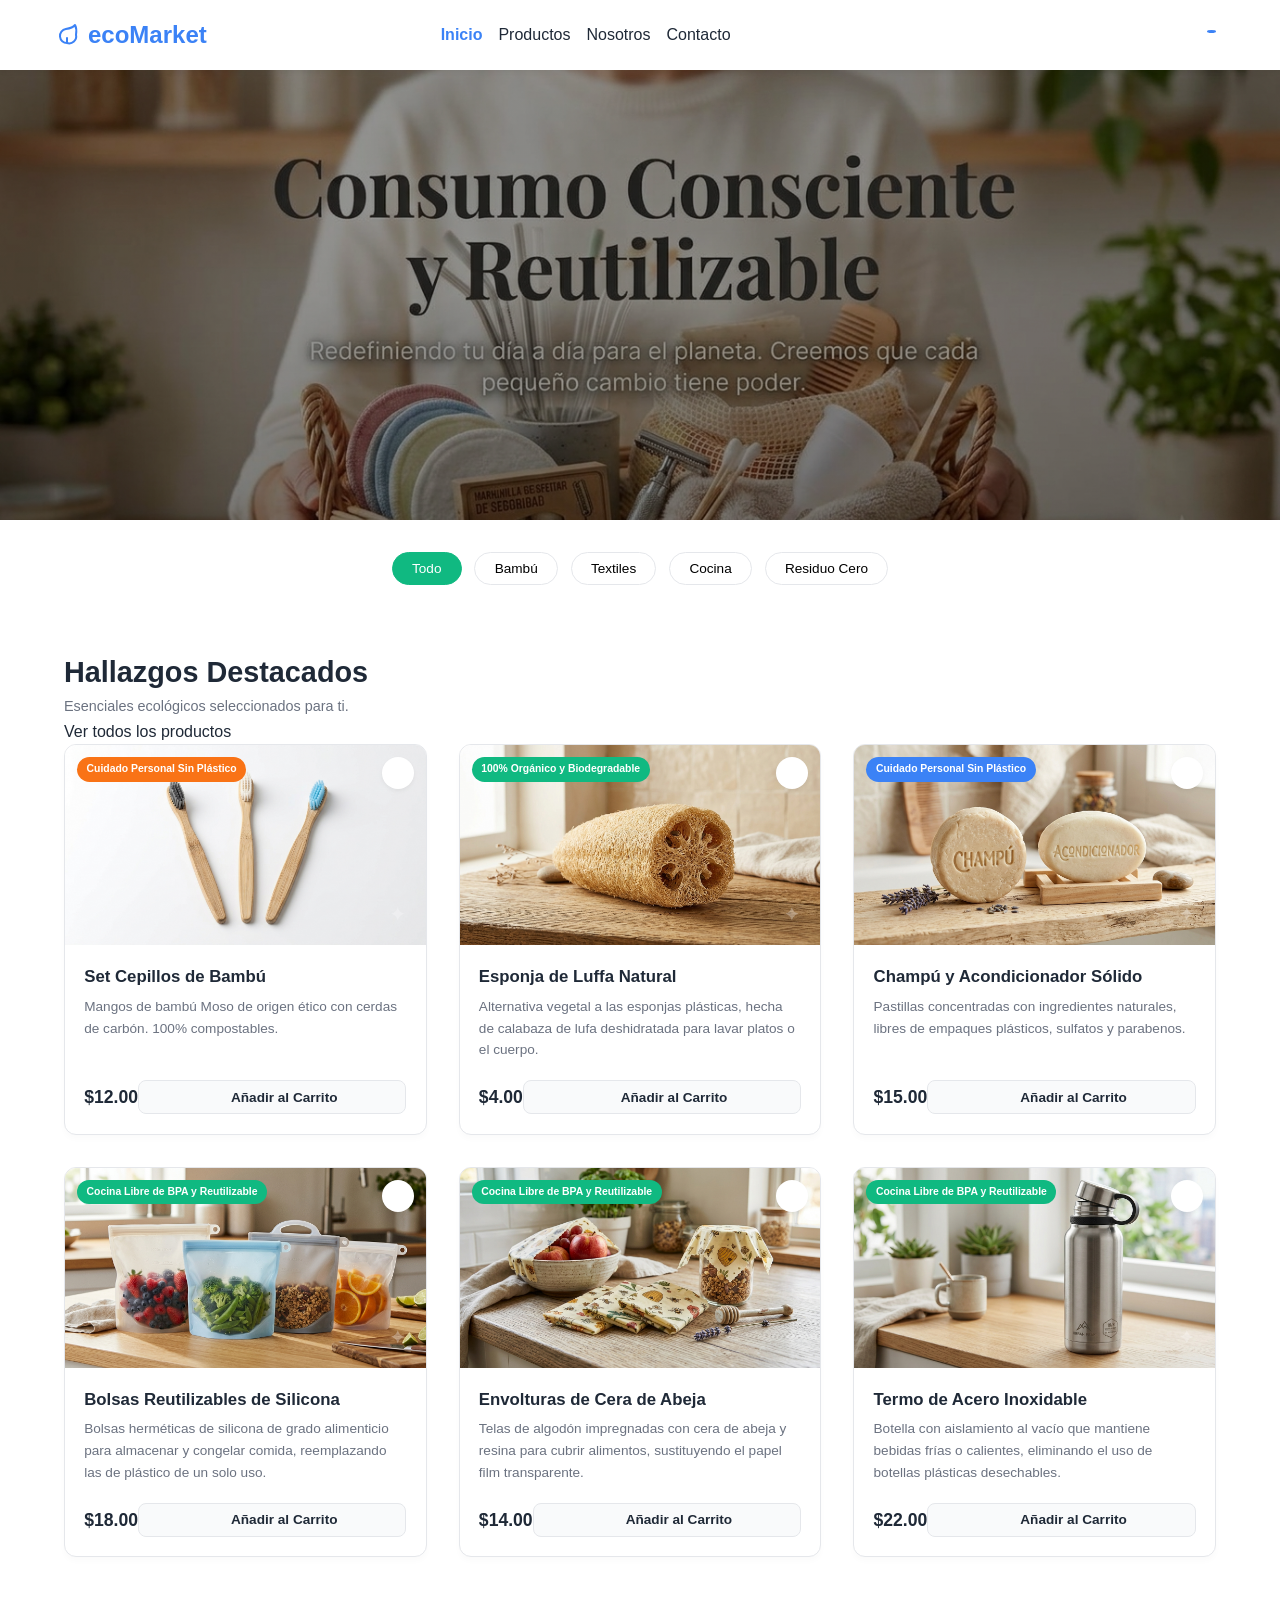
==== commit f7485d06: "docs: complete README documentation and add deployment steps" ====
--- a/index.html
+++ b/index.html
@@ -3,9 +3,7 @@
 <head>
     <meta charset="UTF-8">
     <meta name="viewport" content="width=device-width, initial-scale=1.0">
-    <title>ecoMarket</title>
-    <!-- libreria de iconos vectoriales para cumplir con el drive -->
-    <link rel="stylesheet" href="https://cloudflare.com">
+    <title>ecoMarket - Inicio</title>
     <link rel="stylesheet" href="css/animaciones.css">
     <link rel="stylesheet" href="css/components.css">
     <link rel="stylesheet" href="css/layout.css">
@@ -13,10 +11,12 @@
     <link rel="stylesheet" href="css/styles.css">
 </head>
 <body>
+    
+    <!-- encabezado oficial unificado -->
     <header class="main-header">
         <div class="header-container">
-            <a href="index.html" class="logo">
-                <i class="fa-solid fa-leaf logo-icon"></i> ecoMarket
+            <a href="index.html" class="logo"><svg xmlns="http://w3.org" width="24" height="24" viewBox="0 0 24 24" fill="none" stroke="currentColor" stroke-width="2" stroke-linecap="round" stroke-linejoin="round" class="logo-icon"><path d="M11 20A7 7 0 0 1 9.8 6.1C15.5 5 17 4.48 19 2c1 2 2 3.5 1 9.8a7 7 0 0 1-9 8.2Zm0 0v-5"/></svg>
+                ecoMarket
             </a>
 
             <nav class="main-nav">
@@ -27,50 +27,62 @@
                     <li><a href="vistas/contacto.html">Contacto</a></li>
                 </ul>
             </nav>
+            <div class="header-botones"></div>
 
             <div class="header-actions">
-                <button class="action-btn" aria-label="buscar"><i class="fa-solid fa-magnifying-glass"></i></button>
+                <button class="action-btn" aria-label="buscar"><i data-lucide="search"></i></button>
                 <button class="action-btn cart-btn" aria-label="carrito">
-                    <i class="fa-solid fa-bag-shopping"></i>
-                    <span class="cart-badge">2</span>
+                    <i data-lucide="shopping-bag"></i>
+                    <span class="cart-badge"></span>
                 </button>
-                <button class="action-btn" aria-label="modo oscuro"><i class="fa-regular fa-moon"></i></button>
+                <button class="action-btn" aria-label="modo oscuro"><i data-lucide="moon"></i></button>
             </div>
         </div>
     </header>
 
     <main>
-        <!-- baner principal -->
+        <!-- baner principal con fondo de hojas de la foto -->
         <section class="hero-section">
-            <div class="hero-content">
-                <h1>Compra responsable, vive sostenible.</h1>
-                <p>Descubre nuestra seleccion exclusiva de procesos 100% ecologicos y reutilizables.</p>
-                <a href="vistas/productos.html" class="btn btn-primary">explorar productos</a>
+                </div>
             </div>
         </section>
 
-        <!-- productos detacados -->
+        <!-- seccion de categorias rapidas de la imagen -->
+        <section class="quick-categories max-width-container">
+            <button class="cat-pill active">Todo</button>
+            <button class="cat-pill">Bambú</button>
+            <button class="cat-pill">Textiles</button>
+            <button class="cat-pill">Cocina</button>
+            <button class="cat-pill">Residuo Cero</button>
+        </section>
+
+        <!-- productos destacados clonados del drive -->
         <section class="featured-products">
-            <h2 class="section-title">Productos Destacados</h2>
+            <div class="section-header-flex">
+                <div class="title-meta">
+                    <h2>Hallazgos Destacados</h2>
+                    <p>Esenciales ecológicos seleccionados para ti.</p>
+                </div>
+                <a href="vistas/productos.html" class="view-all-link">Ver todos los productos <i data-lucide="arrow-right"></i></a>
+            </div>
 
             <div class="products-grid">
                 <!-- tarjeta 1 -->
                 <article class="product-item-ref">
                     <div class="thumb-wrapper">
-                        <span class="tag-badge bg-green">BIODEGRADABLE</span>
+                        <span class="tag-badge bg-orange">Cuidado Personal Sin Plástico</span>
                         <label class="fav-heart-toggle">
                             <input type="checkbox" class="fav-input">
-                            <i class="fa-regular fa-heart heart-empty"></i>
-                            <i class="fa-solid fa-heart heart-filled"></i>
+                            <i data-lucide="heart" class="heart-empty"></i>
                         </label>
-                        <div class="img-placeholder-content">🪥</div>
+                        <img src="imagen/productos/cepillos.png" alt="Cepillo de Bambú" class="product-real-img">
                     </div>
                     <div class="details-wrapper">
                         <h3>Set Cepillos de Bambú</h3>
-                        <p class="desc">Acero inoxidable de alta calidad, mantiene tus bebidas frías por 24 horas.</p>
+                        <p class="desc">Mangos de bambú Moso de origen ético con cerdas de carbón. 100% compostables.</p>
                         <div class="price-and-action">
                             <span class="card-price">$12.00</span>
-                            <button class="add-to-cart-btn"><i class="fa-solid fa-plus"></i></button>
+                            <button class="add-to-cart-btn-text"><i data-lucide="shopping-cart"></i> Añadir al Carrito</button>
                         </div>
                     </div>
                 </article>
@@ -78,20 +90,19 @@
                 <!-- tarjeta 2 -->
                 <article class="product-item-ref">
                     <div class="thumb-wrapper">
-                        <span class="tag-badge bg-blue">LIBRE DE BPA</span>
+                        <span class="tag-badge bg-green">100% Orgánico y Biodegradable</span>
                         <label class="fav-heart-toggle">
                             <input type="checkbox" class="fav-input">
-                            <i class="fa-regular fa-heart heart-empty"></i>
-                            <i class="fa-solid fa-heart heart-filled"></i>
+                            <i data-lucide="heart" class="heart-empty"></i>
                         </label>
-                        <div class="img-placeholder-content">🧽</div>
+                        <img src="imagen/productos/esponja.png" alt="Esponja de Luffa Natural" class="product-real-img">
                     </div>
                     <div class="details-wrapper">
-                        <h3>Esponja Vegetal Luffa</h3>
-                        <p class="desc">Alternativa 100% biodegradable y compostable para la limpieza del hogar.</p>
+                        <h3>Esponja de Luffa Natural</h3>
+                        <p class="desc">Alternativa vegetal a las esponjas plásticas, hecha de calabaza de lufa deshidratada para lavar platos o el cuerpo.</p>
                         <div class="price-and-action">
-                            <span class="card-price">$6.50</span>
-                            <button class="add-to-cart-btn"><i class="fa-solid fa-plus"></i></button>
+                            <span class="card-price">$4.00</span>
+                            <button class="add-to-cart-btn-text"><i data-lucide="shopping-cart"></i> Añadir al Carrito</button>
                         </div>
                     </div>
                 </article>
@@ -99,20 +110,19 @@
                 <!-- tarjeta 3 -->
                 <article class="product-item-ref">
                     <div class="thumb-wrapper">
-                        <span class="tag-badge bg-orange">ORGÁNICO</span>
+                        <span class="tag-badge bg-blue">Cuidado Personal Sin Plástico</span>
                         <label class="fav-heart-toggle">
                             <input type="checkbox" class="fav-input">
-                            <i class="fa-regular fa-heart heart-empty"></i>
-                            <i class="fa-solid fa-heart heart-filled"></i>
+                            <i data-lucide="heart" class="heart-empty"></i>
                         </label>
-                        <div class="img-placeholder-content">🪥</div>
+                        <img src="imagen/productos/Champú y Acondicionador Sólido.png" alt="Botella de Vidrio" class="product-real-img">
                     </div>
                     <div class="details-wrapper">
-                        <h3>Cepillo de Bambú</h3>
-                        <p class="desc">Cerdas de nailon libre de BPA con mango de bambú antibacteriano.</p>
+                        <h3>Champú y Acondicionador Sólido</h3>
+                        <p class="desc">Pastillas concentradas con ingredientes naturales, libres de empaques plásticos, sulfatos y parabenos.</p>
                         <div class="price-and-action">
-                            <span class="card-price">$8.00</span>
-                            <button class="add-to-cart-btn"><i class="fa-solid fa-plus"></i></button>
+                            <span class="card-price">$15.00</span>
+                            <button class="add-to-cart-btn-text"><i data-lucide="shopping-cart"></i> Añadir al Carrito</button>
                         </div>
                     </div>
                 </article>
@@ -120,41 +130,40 @@
                 <!-- tarjeta 4 -->
                 <article class="product-item-ref">
                     <div class="thumb-wrapper">
-                        <span class="tag-badge bg-purple">SIN PLÁSTICO</span>
+                        <span class="tag-badge bg-green">Cocina Libre de BPA y Reutilizable</span>
                         <label class="fav-heart-toggle">
                             <input type="checkbox" class="fav-input">
-                            <i class="fa-regular fa-heart heart-empty"></i>
-                            <i class="fa-solid fa-heart heart-filled"></i>
+                            <i data-lucide="heart" class="heart-empty"></i>
                         </label>
-                        <div class="img-placeholder-content">🛍️</div>
+                        <!-- imagen real de envoltorios de cera -->
+                        <img src="imagen/productos/Bolsas Reutilizables de Silicona.png" alt="Envoltorios de Cera" class="product-real-img">
                     </div>
                     <div class="details-wrapper">
-                        <h3>Bolsa de Algodón</h3>
-                        <p class="desc">Pack de 3 bolsas reutilizables perfectas para tus compras a granel.</p>
+                        <h3>Bolsas Reutilizables de Silicona</h3>
+                        <p class="desc">Bolsas herméticas de silicona de grado alimenticio para almacenar y congelar comida, reemplazando las de plástico de un solo uso.</p>
                         <div class="price-and-action">
-                            <span class="card-price">$14.00</span>
-                            <button class="add-to-cart-btn"><i class="fa-solid fa-plus"></i></button>
+                            <span class="card-price">$18.00</span>
+                            <button class="add-to-cart-btn-text"><i data-lucide="shopping-cart"></i> Añadir al Carrito</button>
                         </div>
                     </div>
                 </article>
 
-                <!-- tajeta 5 -->
+                <!-- tarjeta 5 -->
                 <article class="product-item-ref">
                     <div class="thumb-wrapper">
-                        <span class="tag-badge bg-green">NATURAL</span>
+                        <span class="tag-badge bg-green">Cocina Libre de BPA y Reutilizable</span>
                         <label class="fav-heart-toggle">
                             <input type="checkbox" class="fav-input">
-                            <i class="fa-regular fa-heart heart-empty"></i>
-                            <i class="fa-solid fa-heart heart-filled"></i>
+                            <i data-lucide="heart" class="heart-empty"></i>
                         </label>
-                        <div class="img-placeholder-content">🐝</div>
+                        <img src="imagen/productos/Envolturas de Cera de Abeja.png" alt="Shampoo Sólido" class="product-real-img">
                     </div>
                     <div class="details-wrapper">
-                        <h3>Envoltorios de Cera</h3>
-                        <p class="desc">Conserva tus alimentos de manera natural sustituyendo el plástico film.</p>
+                        <h3>Envolturas de Cera de Abeja</h3>
+                        <p class="desc">Telas de algodón impregnadas con cera de abeja y resina para cubrir alimentos, sustituyendo el papel film transparente.</p>
                         <div class="price-and-action">
-                            <span class="card-price">$18.50</span>
-                            <button class="add-to-cart-btn"><i class="fa-solid fa-plus"></i></button>
+                            <span class="card-price">$14.00</span>
+                            <button class="add-to-cart-btn-text"><i data-lucide="shopping-cart"></i> Añadir al Carrito</button>
                         </div>
                     </div>
                 </article>
@@ -162,25 +171,19 @@
                 <!-- tarjeta 6 -->
                 <article class="product-item-ref">
                     <div class="thumb-wrapper">
-                        <span class="tag-badge bg-blue">REUTILIZABLE</span>
+                        <span class="tag-badge bg-green">Cocina Libre de BPA y Reutilizable</span>
                         <label class="fav-heart-toggle">
                             <input type="checkbox" class="fav-input">
-                            <i class="fa-regular fa-heart heart-empty"></i>
-                            <i class="fa-solid fa-heart heart-filled"></i>
+                            <i data-lucide="heart" class="heart-empty"></i>
                         </label>
-                        <div class="img-placeholder-content">☕</div>
+                        <img src="imagen/productos/Termo de Acero Inoxidable.png" alt="Shampoo Sólido" class="product-real-img">
                     </div>
                     <div class="details-wrapper">
-                        <h3>Vaso de Café Eco</h3>
-                        <p class="desc">Fabricado con fibra de cascarilla de arroz, ideal para tus mañanas activas.</p>
+                        <h3>Termo de Acero Inoxidable</h3>
+                        <p class="desc">Botella con aislamiento al vacío que mantiene bebidas frías o calientes, eliminando el uso de botellas plásticas desechables.</p>
                         <div class="price-and-action">
-                            <span class="card-price">$15.00</span>
-                            <button class="add-to-cart-btn"><i class="fa-solid fa-plus"></i></button>
+                            <span class="card-price">$22.00</span>
+                            <button class="add-to-cart-btn-text"><i data-lucide="shopping-cart"></i> Añadir al Carrito</button>
                         </div>
                     </div>
-                </article>
-            </div>
-        </section>
-    </main>
-</body>
-</html>
+                </article>
--- a/css/components.css
+++ b/css/components.css
@@ -502,4 +502,229 @@
     align-items: center;
     justify-content: center;
     font-size: 1.1rem;
+}
+
+/* estilos especificos para la referencia del drive en contacto */
+
+.info-box-title {
+    display: flex;
+    align-items: center;
+    gap: 0.5rem;
+    font-weight: bold;
+    font-size: 0.85rem;
+    color: var(--color-text-dark);
+    margin-bottom: 0.8rem;
+}
+
+.contact-cards-grid {
+    display: flex;
+    gap: 1rem;
+    margin-bottom: 2rem;
+}
+
+.mini-info-card {
+    background-color: var(--color-white);
+    border: 1px solid #e5e7eb;
+    border-radius: 12px;
+    padding: 1.2rem;
+    flex: 1;
+    text-align: left;
+}
+
+.mini-info-card i {
+    color: var(--color-primary);
+    font-size: 1.2rem;
+    margin-bottom: 0.5rem;
+    display: block;
+}
+
+.mini-info-card h4 {
+    font-size: 0.95rem;
+    color: var(--color-text-dark);
+    margin-bottom: 0.2rem;
+}
+
+.mini-info-card p {
+    font-size: 0.8rem;
+    color: #6b7280;
+}
+
+.static-map-placeholder {
+    position: relative;
+    background: linear-gradient(135deg, #9ca3af, #4b5563);
+    height: 220px;
+    border-radius: 16px;
+    display: flex;
+    align-items: center;
+    justify-content: center;
+    color: var(--color-white);
+    overflow: hidden;
+    margin-bottom: 1.5rem;
+}
+
+.map-icon-bg {
+    font-size: 4rem;
+    opacity: 0.15;
+}
+
+.map-text-overlay {
+    position: absolute;
+    bottom: 15px;
+    left: 15px;
+    text-align: left;
+    background: rgba(0, 0, 0, 0.4);
+    padding: 0.8rem;
+    border-radius: 8px;
+    backdrop-filter: blur(4px);
+    width: calc(100% - 30px);
+}
+
+.map-text-overlay h4 {
+    font-size: 1rem;
+    margin-bottom: 0.2rem;
+}
+
+.map-text-overlay p {
+    font-size: 0.8rem;
+    opacity: 0.9;
+}
+
+.social-footer-text {
+    text-align: center;
+    font-size: 0.85rem;
+    color: #6b7280;
+    margin-bottom: 1rem;
+}
+
+.social-icons-grid {
+    justify-content: center;
+}
+/* componentes especificos del home*/
+
+/* pastillas de categorias */
+.quick-categories {
+    display: flex;
+    gap: 0.8rem;
+    justify-content: center;
+    margin: 3rem auto;
+    overflow-x: auto;
+    padding: 0.5rem 1.5rem;
+}
+
+.cat-pill {
+    background-color: var(--color-white);
+    border: 1px solid #e5e7eb;
+    padding: 0.5rem 1.2rem;
+    border-radius: 20px;
+    font-size: 0.85rem;
+    font-weight: 500;
+    cursor: pointer;
+    white-space: nowrap;
+    transition: all 0.2s;
+}
+
+.cat-pill.active, .cat-pill:hover {
+    background-color: #10b981;
+    color: var(--color-white);
+    border-color: #10b981;
+}
+
+/* imagen real dentro de las tarjetas */
+.product-real-img {
+    width: 100%;
+    height: 100%;
+    object-fit: cover;
+    transition: transform 0.5s ease;
+}
+
+.product-item-ref:hover .product-real-img {
+    transform: scale(1.04);
+}
+
+/* boton de añadir al carrito*/
+.add-to-cart-btn-text {
+    background-color: #f9fafb;
+    border: 1px solid #e5e7eb;
+    color: var(--color-text-dark);
+    padding: 0.5rem 1rem;
+    border-radius: 8px;
+    font-size: 0.85rem;
+    font-weight: 600;
+    cursor: pointer;
+    display: flex;
+    align-items: center;
+    gap: 0.5rem;
+    width: 100%;
+    justify-content: center;
+    transition: background 0.2s;
+}
+
+.add-to-cart-btn-text:hover {
+    background-color: #f3f4f6;
+    border-color: #d1d5db;
+}
+
+.newsletter-form-inline {
+    display: flex;
+    gap: 0.8rem;
+    max-width: 450px;
+}
+
+.newsletter-form-inline input {
+    flex: 1;
+    padding: 0.8rem 1.2rem;
+    border-radius: 30px;
+    border: none;
+    outline: none;
+    font-size: 0.95rem;
+}
+
+.newsletter-form-inline button {
+    background-color: var(--color-text-dark);
+    color: var(--color-white);
+    border: none;
+    padding: 0.8rem 1.5rem;
+    border-radius: 30px;
+    font-weight: 600;
+    cursor: pointer;
+    transition: opacity 0.2s;
+}
+
+.newsletter-form-inline button:hover {
+    opacity: 0.9;
+}
+
+.btn-secondary {
+    background: transparent;
+    border: 1px solid var(--color-white);
+    color: var(--color-white);
+}
+
+.btn-secondary:hover {
+    background: rgba(255, 255, 255, 0.1);
+}
+
+.radio-checkmark:after {
+    content: "";
+    position: absolute;
+    display: none;
+    top: 50%;
+    left: 50%;
+    width: 6px;
+    height: 10px;
+    border: solid white;
+    border-width: 0 2px 2px 0;
+    transform: translate(-50%, -60%) rotate(45deg); 
+}
+
+.radio-container input:checked ~ .radio-checkmark:after {
+    display: block;
+}
+
+.add-to-cart-btn-text i, .view-all-link i {
+    width: 16px;
+    height: 16px;
+    display: inline-flex;
+    align-items: center;
+    justify-content: center;
 }
--- a/css/layout.css
+++ b/css/layout.css
@@ -56,13 +56,17 @@
 /* baner principal */
 
 .hero-section {
-    background-color: var(--color-bg-light);
-    padding: 4rem 1.5rem;
+    background-image: linear-gradient(rgba(0, 0, 0, 0.4), rgba(0, 0, 0, 0.4)), url('../imagen/heroe/image_147dc392.png');
+    background-size: cover;
+    background-position: center;
+    background-repeat: no-repeat;
+    color: var(--color-white);
+    padding: 6rem 1.5rem;
     text-align: center;
+    min-height: 50vh;
     display: flex;
     align-items: center;
     justify-content: center;
-    min-height: 60vh;
 }
 
 .hero-content h1{
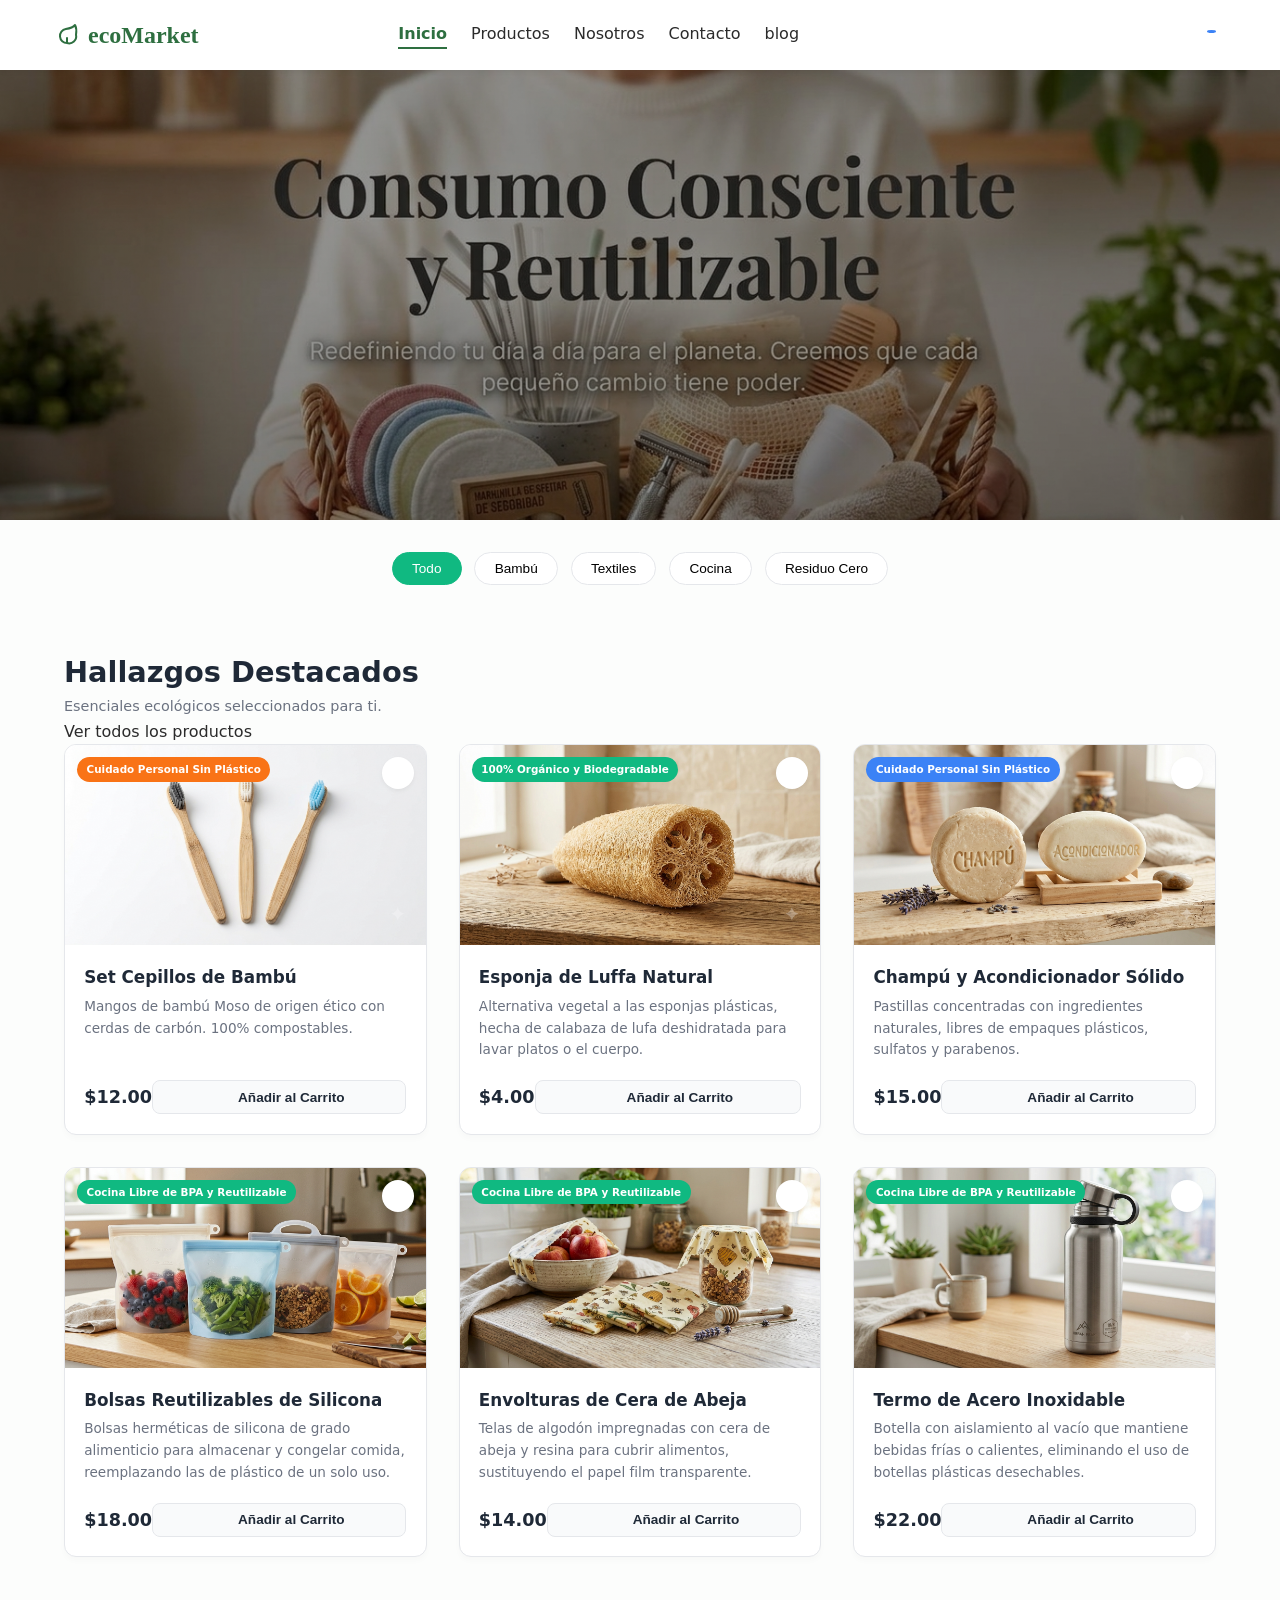
==== commit 039b1732: "feat: agrega sección de blog 'Vida Sostenible' con portada y 4 artículos independientes" ====
--- a/index.html
+++ b/index.html
@@ -25,6 +25,7 @@
                     <li><a href="vistas/productos.html">Productos</a></li>
                     <li><a href="vistas/sobre-nosotros.html">Nosotros</a></li>
                     <li><a href="vistas/contacto.html">Contacto</a></li>
+                    <li><a href="vistas/blog.html">blog</a></li>
                 </ul>
             </nav>
             <div class="header-botones"></div>
--- a/css/components.css
+++ b/css/components.css
@@ -134,6 +134,7 @@
     color: var(--color-white);
     padding: 0.25rem 0.6rem;
     border-radius: 20px;
+    z-index: 100;
 }
 
 .bg-green { background-color: #10b981; }
@@ -217,13 +218,14 @@
     color: var(--color-white);
     border: none;
     width: 32px;
-    height: 32px;
+    height: 31px;
     border-radius: 50%;
     display: flex;
     align-items: center;
     justify-content: center;
     cursor: pointer;
     transition: background 0.2s;
+    z-index: 100;
 }
 
 .add-to-cart-btn:hover {
--- a/css/styles.css
+++ b/css/styles.css
@@ -0,0 +1,508 @@
+/* ==========================================================================
+VARIABLES Y ESTILOS BASE
+   ========================================================================== */
+:root {
+    --primary-color: #2e6f40;
+    --primary-hover: #21522e;
+    --text-main: #2b2b2b;
+    --text-muted: #666666;
+    --bg-light: #f9fbf8;
+    --bg-card: #ffffff;
+    --border-color: #e5e7eb;
+    --font-heading: 'Playfair Display', Georgia, serif;
+    --font-body: 'Inter', system-ui, -apple-system, sans-serif;
+    --max-width: 1200px;
+}
+
+* {
+    box-sizing: border-box;
+    margin: 0;
+    padding: 0;
+}
+
+body {
+    font-family: var(--font-body);
+    color: var(--text-main);
+    background-color: #fcfdfc;
+    line-height: 1.6;
+}
+
+img {
+    max-width: 100%;
+    height: auto;
+    display: block;
+}
+
+a {
+    text-decoration: none;
+    color: inherit;
+    transition: color 0.2s ease;
+}
+
+/* ==========================================================================
+HEADER Y NAVEGACIÓN GENERAL
+   ========================================================================== */
+.site-header {
+    background: var(--bg-card);
+    border-bottom: 1px solid var(--border-color);
+    padding: 1rem 2rem;
+    position: sticky;
+    top: 0;
+    z-index: 100;
+}
+
+.header-container {
+    max-width: var(--max-width);
+    margin: 0 auto;
+    display: flex;
+    justify-content: space-between;
+    align-items: center;
+}
+
+.logo {
+    font-family: var(--font-heading);
+    font-size: 1.5rem;
+    font-weight: 700;
+    color: var(--primary-color);
+}
+
+.main-nav ul {
+    display: flex;
+    gap: 1.5rem;
+    list-style: none;
+}
+
+.main-nav a {
+    font-weight: 500;
+}
+
+.main-nav a:hover,
+.main-nav a.active {
+    color: var(--primary-color);
+    border-bottom: 2px solid var(--primary-color);
+}
+
+/* ==========================================================================
+PORTADA BLOG (views/blog.html)
+   ========================================================================== */
+.blog-hero {
+    text-align: center;
+    padding: 3rem 1rem;
+    max-width: 800px;
+    margin: 0 auto;
+}
+
+.subtitle-tag {
+    text-transform: uppercase;
+    letter-spacing: 2px;
+    font-size: 0.8rem;
+    color: var(--primary-color);
+    font-weight: 600;
+}
+
+.blog-hero h1 {
+    font-family: var(--font-heading);
+    font-size: 2.5rem;
+    margin: 0.5rem 0 1rem;
+}
+
+.blog-hero p {
+    color: var(--text-muted);
+    font-size: 1.1rem;
+}
+
+.articles-list {
+    max-width: var(--max-width);
+    margin: 0 auto 3rem;
+    padding: 0 1.5rem;
+    display: flex;
+    flex-direction: column;
+    gap: 2rem;
+}
+
+/* Tarjeta Horizontal (40% imagen / 60% contenido) */
+.card-horizontal {
+    background: var(--bg-card);
+    border-radius: 8px;
+    overflow: hidden;
+    border: 1px solid var(--border-color);
+    display: grid;
+    grid-template-columns: 4fr 6fr;
+    /* 40% / 60% */
+    transition: transform 0.2s ease, box-shadow 0.2s ease;
+}
+
+.card-horizontal:hover {
+    transform: translateY(-2px);
+    box-shadow: 0 10px 15px -3px rgba(0, 0, 0, 0.05);
+}
+
+.card-img-wrapper {
+    height: 100%;
+    min-height: 220px;
+}
+
+.card-img-wrapper img {
+    width: 100%;
+    height: 100%;
+    object-fit: cover;
+}
+
+.card-content {
+    padding: 2rem;
+    display: flex;
+    flex-direction: column;
+    justify-content: center;
+}
+
+.card-meta {
+    font-size: 0.85rem;
+    color: var(--text-muted);
+    margin-bottom: 0.5rem;
+    text-transform: uppercase;
+    font-weight: 600;
+}
+
+.card-meta .category {
+    color: var(--primary-color);
+}
+
+.card-title {
+    font-family: var(--font-heading);
+    font-size: 1.5rem;
+    margin-bottom: 0.75rem;
+    line-height: 1.3;
+}
+
+.card-excerpt {
+    color: var(--text-muted);
+    margin-bottom: 1.25rem;
+    font-size: 0.95rem;
+}
+
+.read-more {
+    color: var(--primary-color);
+    font-weight: 600;
+    display: inline-flex;
+    align-items: center;
+    gap: 0.3rem;
+}
+
+.read-more:hover {
+    color: var(--primary-hover);
+    text-decoration: underline;
+}
+
+/* Paginación CSS */
+.pagination {
+    display: flex;
+    justify-content: center;
+    gap: 0.5rem;
+    margin-bottom: 4rem;
+}
+
+.page-num,
+.page-nav {
+    padding: 0.5rem 0.9rem;
+    border: 1px solid var(--border-color);
+    border-radius: 4px;
+    background: var(--bg-card);
+    font-weight: 500;
+}
+
+.page-num.active,
+.page-num:hover,
+.page-nav:hover {
+    background: var(--primary-color);
+    color: #fff;
+    border-color: var(--primary-color);
+}
+
+/* ==========================================================================
+VISTA DETALLE ARTÍCULO (views/articulo-1.html, etc.)
+   ========================================================================== */
+.article-layout {
+    max-width: var(--max-width);
+    margin: 2rem auto;
+    padding: 0 1.5rem;
+    display: grid;
+    grid-template-columns: 7fr 3fr;
+    /* 70% / 30% */
+    gap: 3rem;
+}
+
+.breadcrumb {
+    font-size: 0.85rem;
+    color: var(--text-muted);
+    margin-bottom: 1.5rem;
+}
+
+.hero-image-wrapper {
+    width: 100%;
+    height: 400px;
+    border-radius: 8px;
+    overflow: hidden;
+    margin-bottom: 1.5rem;
+}
+
+.hero-image-wrapper img {
+    width: 100%;
+    height: 100%;
+    object-fit: cover;
+}
+
+.article-header .category-tag {
+    background: #e8f5e9;
+    color: var(--primary-color);
+    padding: 0.2rem 0.6rem;
+    border-radius: 4px;
+    font-size: 0.75rem;
+    font-weight: 700;
+    text-transform: uppercase;
+}
+
+.article-title {
+    font-family: var(--font-heading);
+    font-size: 2.25rem;
+    margin: 0.75rem 0;
+    line-height: 1.25;
+}
+
+.author-meta {
+    display: flex;
+    align-items: center;
+    gap: 0.75rem;
+    margin-bottom: 2rem;
+    font-size: 0.9rem;
+    color: var(--text-muted);
+}
+
+.author-avatar-small {
+    width: 40px;
+    height: 40px;
+    border-radius: 50%;
+    object-fit: cover;
+}
+
+/* Contenido Editorial */
+.article-body {
+    font-size: 1.05rem;
+    line-height: 1.7;
+}
+
+.article-body p {
+    margin-bottom: 1.5rem;
+}
+
+.quote-box {
+    background: #f4f8f4;
+    border-left: 4px solid var(--primary-color);
+    padding: 1.5rem;
+    margin: 2rem 0;
+    font-family: var(--font-heading);
+    font-style: italic;
+    font-size: 1.2rem;
+    border-radius: 0 8px 8px 0;
+}
+
+.body-image {
+    margin: 2rem 0;
+    border-radius: 8px;
+    overflow: hidden;
+}
+
+.body-image img {
+    width: 100%;
+    height: 300px;
+    object-fit: cover;
+}
+
+.article-body h2 {
+    font-family: var(--font-heading);
+    font-size: 1.5rem;
+    margin: 2rem 0 1rem;
+}
+
+/* Tags y Compartir */
+.article-footer-meta {
+    display: flex;
+    justify-content: space-between;
+    align-items: center;
+    flex-wrap: wrap;
+    padding: 1.5rem 0;
+    border-top: 1px solid var(--border-color);
+    border-bottom: 1px solid var(--border-color);
+    margin-top: 2rem;
+}
+
+.tags-container {
+    display: flex;
+    gap: 0.5rem;
+}
+
+.tag {
+    background: #f0f0f0;
+    padding: 0.3rem 0.6rem;
+    border-radius: 4px;
+    font-size: 0.85rem;
+}
+
+.social-share {
+    display: flex;
+    gap: 0.5rem;
+    align-items: center;
+}
+
+.social-btn {
+    padding: 0.4rem 0.8rem;
+    border: 1px solid var(--border-color);
+    border-radius: 4px;
+    font-size: 0.85rem;
+    background: #fff;
+}
+
+.social-btn:hover {
+    background: var(--bg-light);
+}
+
+/* Navegación entre Artículos */
+.article-navigation {
+    display: grid;
+    grid-template-columns: 1fr 1fr;
+    gap: 1rem;
+    margin-top: 2rem;
+}
+
+.nav-card {
+    border: 1px solid var(--border-color);
+    padding: 1rem;
+    border-radius: 6px;
+    display: flex;
+    gap: 1rem;
+    align-items: center;
+}
+
+.nav-card img {
+    width: 60px;
+    height: 60px;
+    border-radius: 4px;
+    object-fit: cover;
+}
+
+.nav-card:hover {
+    border-color: var(--primary-color);
+}
+
+/* ==========================================================================
+SIDEBAR (views/articulo-x.html)
+   ========================================================================== */
+.sidebar {
+    display: flex;
+    flex-direction: column;
+    gap: 2rem;
+}
+
+.sticky-sidebar {
+    position: sticky;
+    top: 90px;
+}
+
+.widget {
+    background: var(--bg-card);
+    border: 1px solid var(--border-color);
+    padding: 1.5rem;
+    border-radius: 8px;
+}
+
+.author-widget {
+    text-align: center;
+}
+
+.author-widget img {
+    width: 80px;
+    height: 80px;
+    border-radius: 50%;
+    margin: 0 auto 1rem;
+    object-fit: cover;
+}
+
+.widget-title {
+    font-family: var(--font-heading);
+    font-size: 1.2rem;
+    margin-bottom: 1rem;
+    border-bottom: 2px solid var(--bg-light);
+    padding-bottom: 0.5rem;
+}
+
+.related-posts {
+    display: flex;
+    flex-direction: column;
+    gap: 1rem;
+}
+
+.related-item {
+    display: flex;
+    gap: 0.75rem;
+}
+
+.related-item img {
+    width: 70px;
+    height: 70px;
+    border-radius: 4px;
+    object-fit: cover;
+}
+
+.related-item h4 {
+    font-size: 0.9rem;
+    line-height: 1.3;
+}
+
+.subscribe-widget input[type="email"] {
+    width: 100%;
+    padding: 0.75rem;
+    border: 1px solid var(--border-color);
+    border-radius: 4px;
+    margin-bottom: 0.75rem;
+}
+
+.subscribe-widget button {
+    width: 100%;
+    padding: 0.75rem;
+    background: var(--primary-color);
+    color: white;
+    border: none;
+    border-radius: 4px;
+    font-weight: 600;
+    cursor: pointer;
+}
+
+.subscribe-widget button:hover {
+    background: var(--primary-hover);
+}
+
+/* ==========================================================================
+RESPONSIVE (Móvil y Tablet)
+   ========================================================================== */
+@media (max-width: 900px) {
+    .card-horizontal {
+        grid-template-columns: 1fr;
+        /* Columna única en móviles */
+    }
+
+    .card-img-wrapper {
+        height: 200px;
+    }
+
+    .article-layout {
+        grid-template-columns: 1fr;
+        /* Sidebar pasa abajo */
+    }
+
+    .sticky-sidebar {
+        position: static;
+    }
+
+    .article-navigation {
+        grid-template-columns: 1fr;
+    }
+}
